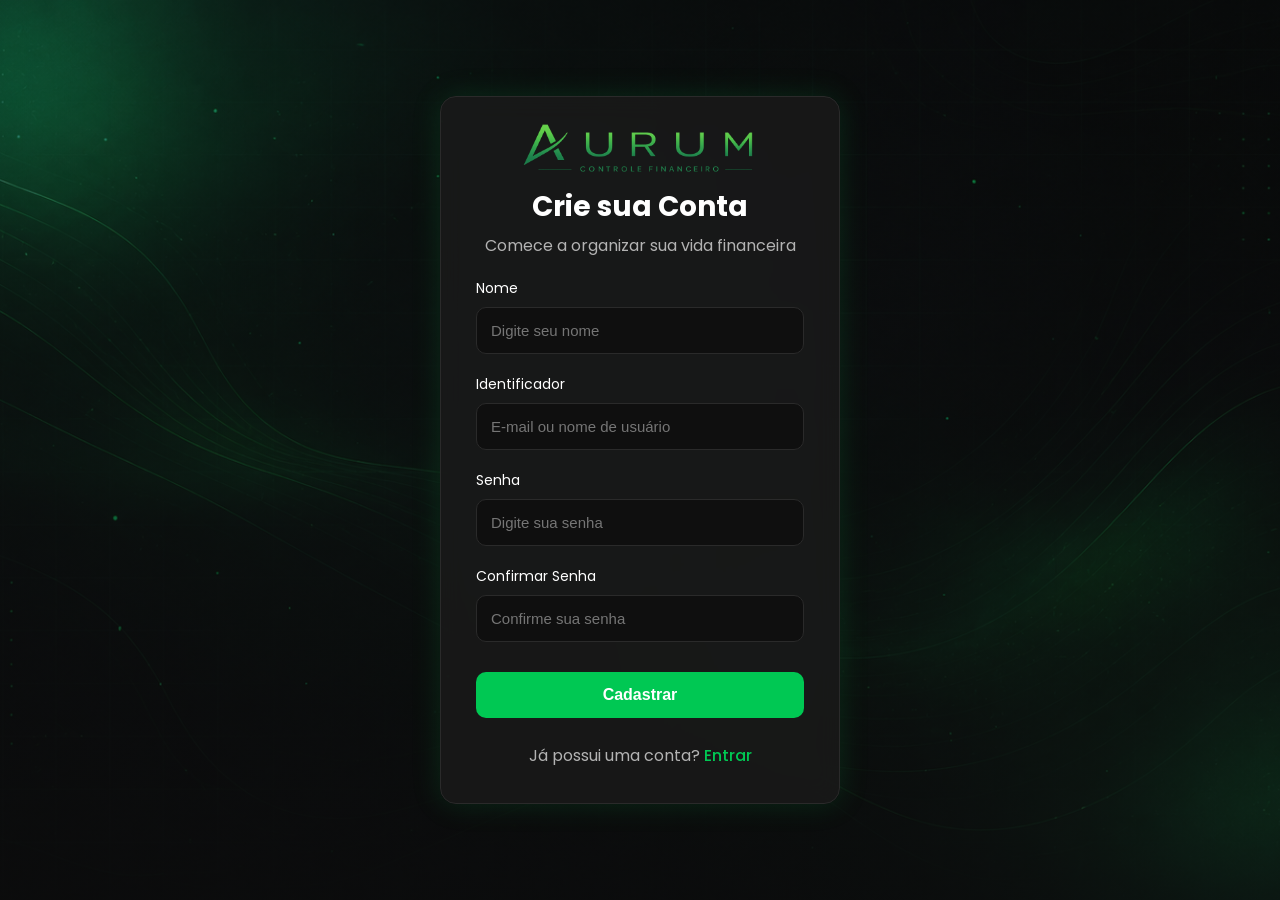
==== src/main/resources/static/cadastro.html @ e4ad8be5 "feat: redesign das telas de login e cadastro" ====
<!DOCTYPE html>
<html lang="pt-BR">

<head>
    <meta charset="UTF-8">
    <meta name="viewport" content="width=device-width, initial-scale=1.0">
    <title>Aurum | Cadastro</title>
    <link rel="icon" type="image/png" href="img/aurum-favicon.png">
    <link rel="stylesheet" href="css/cadastro.css">
</head>

<body>
<div class="cadastro-container">
    <div class="logo">
        <img
                src="img/aurum-logo.png"
                alt="Logo da Aurum"
                class="logo-img"
        >
    </div>
    <h1>Crie sua Conta</h1>
    <p class="subtitulo">
        Comece a organizar sua vida financeira
    </p>
    <form id="cadastro-form">
        <div class="input-group">
            <label for="nome">
                Nome
            </label>
            <input
                    id="nome"
                    name="nome"
                    type="text"
                    placeholder="Digite seu nome"
            >
        </div>
        <div class="input-group">
            <label for="identificador">
                Identificador
            </label>
            <input
                    id="identificador"
                    name="identificador"
                    type="text"
                    placeholder="E-mail ou nome de usuário"
            >
        </div>
        <div class="input-group">
            <label for="senha">
                Senha
            </label>
            <input
                    id="senha"
                    name="senha"
                    type="password"
                    placeholder="Digite sua senha"
            >
        </div>
        <div class="input-group">
            <label for="confirmarSenha">
                Confirmar Senha
            </label>
            <input
                    id="confirmarSenha"
                    name="confirmarSenha"
                    type="password"
                    placeholder="Confirme sua senha"
            >
        </div>
        <button type="submit">
            Cadastrar
        </button>
        <p id="mensagem"></p>
    </form>
    <div class="login-link">
        Já possui uma conta?
        <a href="index.html">
            Entrar
        </a>
    </div>
</div>
<script src="js/cadastro.js"></script>

</body>

</html>
---- src/main/resources/static/css/cadastro.css ----
@import url('https://fonts.googleapis.com/css2?family=Poppins:wght@300;400;500;600&display=swap');

* {
    margin: 0;
    padding: 0;
    box-sizing: border-box;
}

body {
    background:
            linear-gradient(rgba(15,15,15,0.50), rgba(15,15,15,0.70)),
            url("../img/background.png"),
            linear-gradient(rgba(255,255,255,0.02) 1px, transparent 1px),
            linear-gradient(90deg, rgba(255,255,255,0.02) 1px, transparent 1px);
    background-size:
            cover,
            cover,
            50px 50px,
            50px 50px;
    background-position:
            center,
            center,
            center,
            center;
    background-repeat:
            no-repeat,
            no-repeat,
            repeat,
            repeat;
    font-family: 'Poppins', sans-serif;
    color: white;
    display: flex;
    justify-content: center;
    align-items: center;
    min-height: 100vh;
    overflow: hidden;
}

.cadastro-container {
    position: relative;
    z-index: 10;
    width: 400px;
    background: rgba(26, 26, 26, 0.85);
    padding: 35px;
    border-radius: 16px;
    border: 1px solid #2A2A2A;
    backdrop-filter: blur(12px);
    box-shadow: 0 0 30px rgba(0, 200, 83, 0.15);
}

.logo {
    display: flex;
    justify-content: center;
    margin-top: -70px;
    margin-bottom: -50px;
}

.logo-img {
    width: 260px;
    height: auto;
    display: block;
}

h1 {
    text-align: center;
    font-size: 28px;
    margin-bottom: 5px;
}

.subtitulo {
    text-align: center;
    color: #B3B3B3;
    margin-bottom: 20px;
}

.input-group {
    display: flex;
    flex-direction: column;
    margin-bottom: 20px;
}

label {
    margin-bottom: 8px;
    font-size: 14px;
}

input {
    padding: 14px;
    background-color: #0F0F0F;
    border: 1px solid #2A2A2A;
    border-radius: 10px;
    color: white;
    font-size: 15px;
    transition: 0.3s;
}

input:focus {
    outline: none;
    border-color: #00C853;
    box-shadow: 0 0 10px rgba(0, 200, 83, 0.2);
}

button {
    width: 100%;
    padding: 14px;
    margin-top: 10px;
    background-color: #00C853;
    color: white;
    border: none;
    border-radius: 10px;
    font-size: 16px;
    font-weight: 600;
    cursor: pointer;
    transition: 0.3s;
}

button:hover {
    background-color: #5EFC82;
}

#mensagem {
    margin-top: 15px;
    text-align: center;
    font-size: 14px;
}

.login-link {
    margin-top: 25px;
    text-align: center;
    color: #B3B3B3;
}

.login-link a {
    color: #00C853;
    text-decoration: none;
    font-weight: 500;
}

.login-link a:hover {
    color: #5EFC82;
}
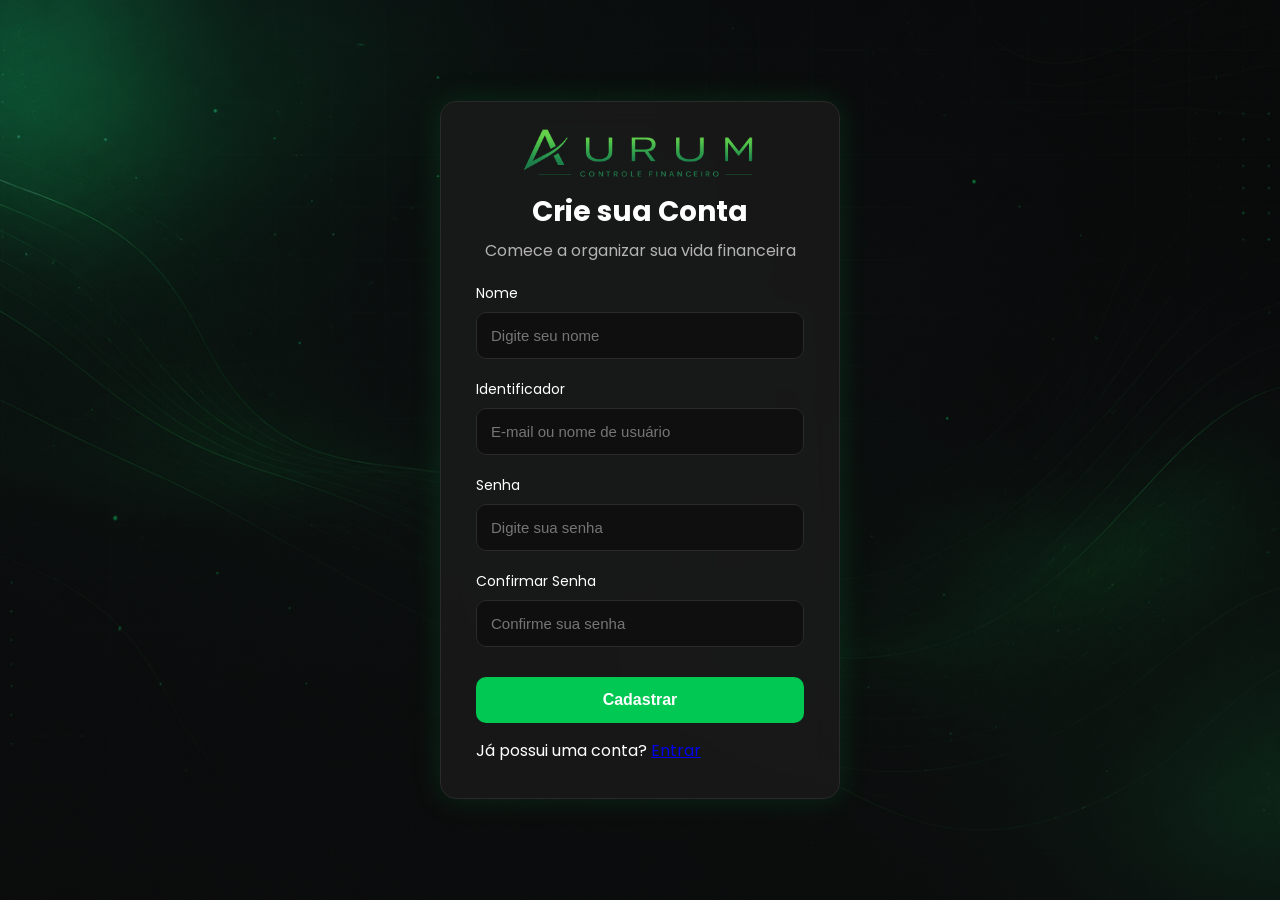
==== commit d05d6d01: "feat(autenticacao): integrar fluxo de autenticacao entre front e back-end" ====
--- a/src/main/resources/static/cadastro.html
+++ b/src/main/resources/static/cadastro.html
@@ -72,7 +72,7 @@
         </button>
         <p id="mensagem"></p>
     </form>
-    <div class="login-link">
+    <div class="index-link">
         Já possui uma conta?
         <a href="index.html">
             Entrar
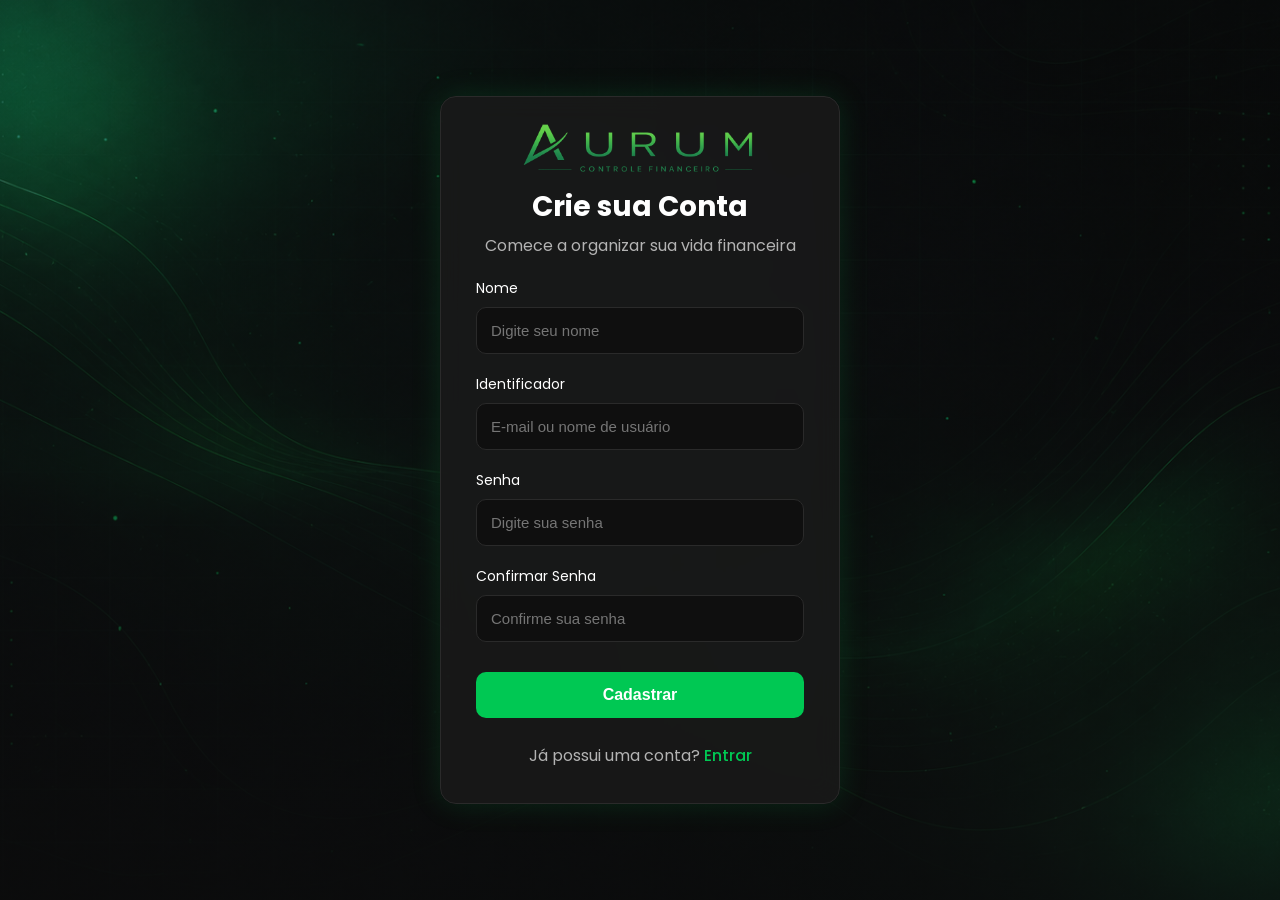
==== commit 2eeab00c: "feat(interface): aplicar melhorias visuais na gestao e validacoes no cadastro" ====
--- a/src/main/resources/static/cadastro.html
+++ b/src/main/resources/static/cadastro.html
@@ -70,7 +70,8 @@
         <button type="submit">
             Cadastrar
         </button>
-        <p id="mensagem"></p>
+        <!-- <p id="mensagem"></p> -->
+        <div id="mensagem"></div>
     </form>
     <div class="index-link">
         Já possui uma conta?
--- a/src/main/resources/static/css/cadastro.css
+++ b/src/main/resources/static/css/cadastro.css
@@ -119,23 +119,26 @@
 }
 
 #mensagem {
-    margin-top: 15px;
+    margin-top: 10px;
     text-align: center;
     font-size: 14px;
+    margin-bottom: 20px;
+    font-weight: bold;
 }
 
-.login-link {
+.index-link {
     margin-top: 25px;
     text-align: center;
     color: #B3B3B3;
+    width: 100%;
 }
 
-.login-link a {
+.index-link a {
     color: #00C853;
     text-decoration: none;
     font-weight: 500;
 }
 
-.login-link a:hover {
+.index-link a:hover {
     color: #5EFC82;
 }
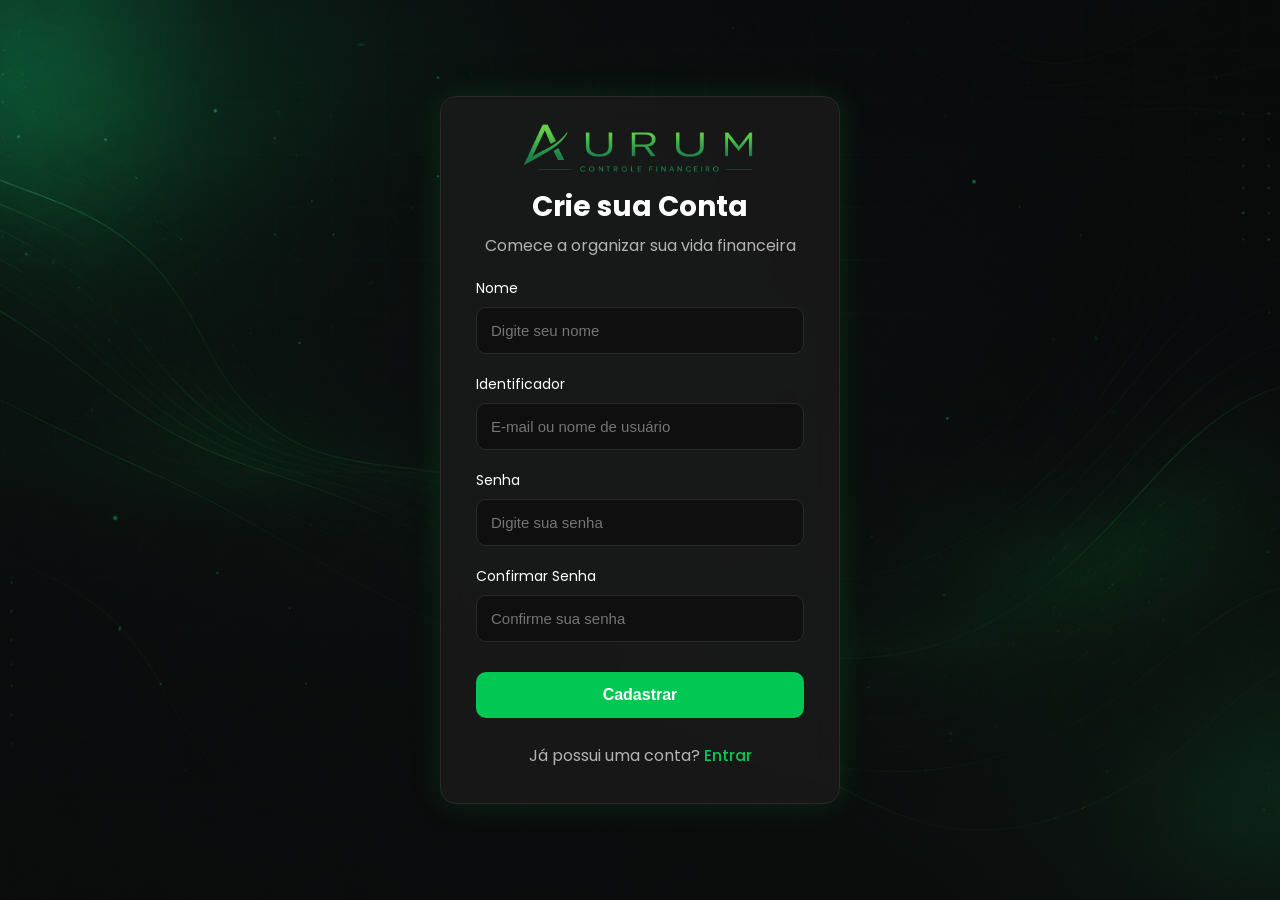
==== commit 6551b920: "feat: aprimora interface da gestão financeira" ====
--- a/src/main/resources/static/cadastro.html
+++ b/src/main/resources/static/cadastro.html
@@ -16,6 +16,7 @@
                 src="img/aurum-logo.png"
                 alt="Logo da Aurum"
                 class="logo-img"
+                draggable="false"
         >
     </div>
     <h1>Crie sua Conta</h1>
--- a/src/main/resources/static/css/cadastro.css
+++ b/src/main/resources/static/css/cadastro.css
@@ -46,6 +46,8 @@
     border: 1px solid #2A2A2A;
     backdrop-filter: blur(12px);
     box-shadow: 0 0 30px rgba(0, 200, 83, 0.15);
+    overflow-y: auto;
+    max-height: 85vh;
 }
 
 .logo {
@@ -141,4 +143,29 @@
 
 .index-link a:hover {
     color: #5EFC82;
+}
+
+img{
+    user-select: none;
+    -webkit-user-drag: none;
+}
+
+.cadastro-container::-webkit-scrollbar{
+    width:10px;
+}
+
+.cadastro-container::-webkit-scrollbar-track{
+    background:transparent;
+    margin-top:20px;
+    margin-bottom:20px;
+}
+
+.cadastro-container::-webkit-scrollbar-thumb{
+    background:#2A2A2A;
+    border-radius:10px;
+    border:3px solid rgba(26,26,26,.85);
+}
+
+.cadastro-container::-webkit-scrollbar-thumb:hover{
+    background:#00C853;
 }
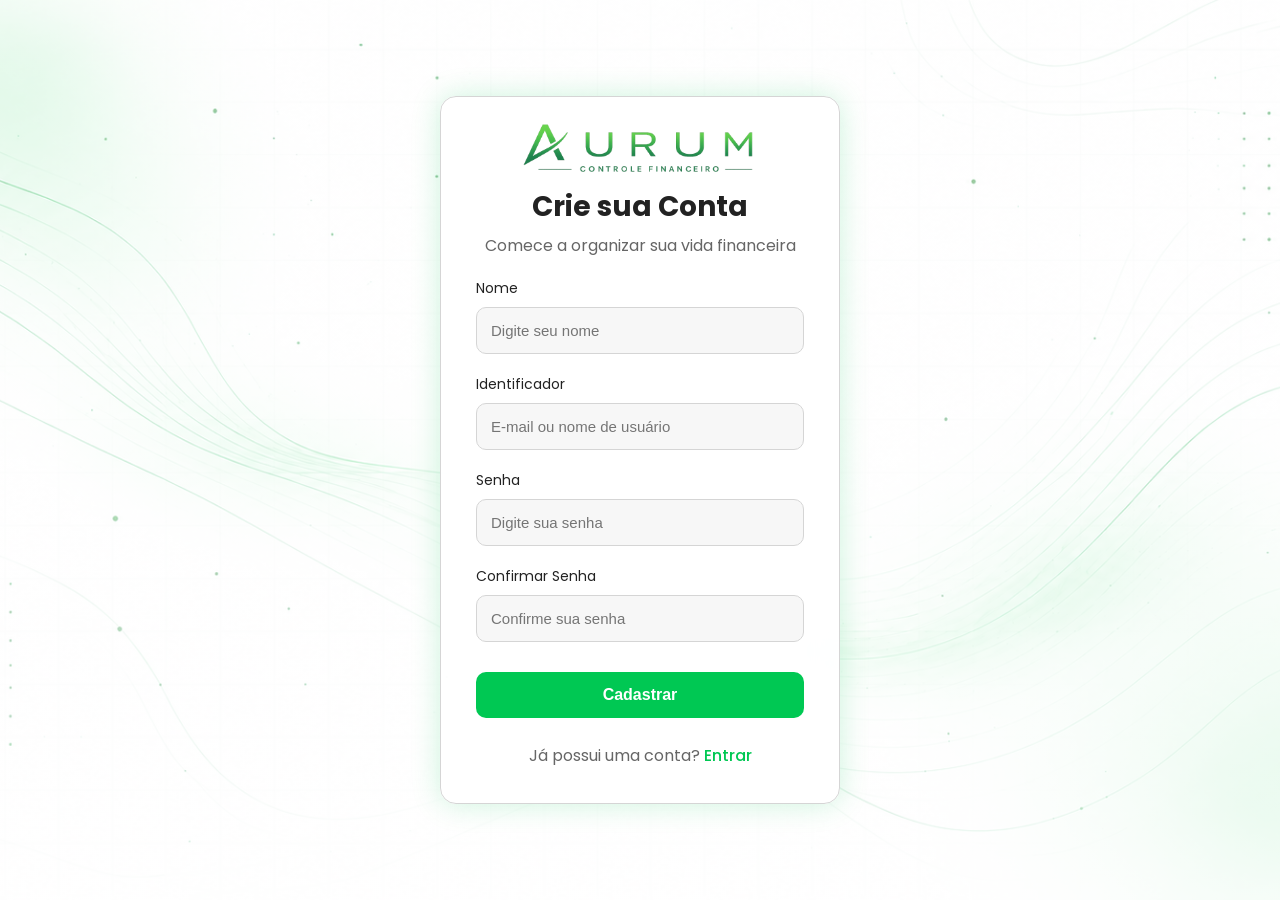
==== commit 34461a83: "feat: adiciona modo claro às páginas de login e cadastro" ====
--- a/src/main/resources/static/cadastro.html
+++ b/src/main/resources/static/cadastro.html
@@ -9,7 +9,7 @@
     <link rel="stylesheet" href="css/cadastro.css">
 </head>
 
-<body>
+<body class="dark">
 <div class="cadastro-container">
     <div class="logo">
         <img
@@ -81,6 +81,8 @@
         </a>
     </div>
 </div>
+
+<script src="js/tema.js"></script>
 <script src="js/cadastro.js"></script>
 
 </body>
--- a/src/main/resources/static/css/cadastro.css
+++ b/src/main/resources/static/css/cadastro.css
@@ -1,17 +1,47 @@
 @import url('https://fonts.googleapis.com/css2?family=Poppins:wght@300;400;500;600&display=swap');
 
-* {
-    margin: 0;
-    padding: 0;
-    box-sizing: border-box;
-}
-
-body {
+*{
+    margin:0;
+    padding:0;
+    box-sizing:border-box;
+}
+
+:root{
+    --bg-overlay1:rgba(15,15,15,.50);
+    --bg-overlay2:rgba(15,15,15,.70);
+    --background-image:url("../img/background.png");
+    --grid:rgba(255,255,255,.02);
+    --texto:#FFFFFF;
+    --texto-secundario:#B3B3B3;
+    --container:rgba(26,26,26,.85);
+    --input:#0F0F0F;
+    --borda:#2A2A2A;
+    --verde:#00C853;
+    --verde-hover:#5EFC82;
+    --sombra:rgba(0,200,83,.15);
+}
+
+body.light{
+    --bg-overlay1:rgba(255,255,255,.55);
+    --bg-overlay2:rgba(255,255,255,.75);
+    --background-image:url("../img/backgroundclaro.png");
+    --grid:rgba(0,0,0,.05);
+    --texto:#222222;
+    --texto-secundario:#666666;
+    --container:rgba(255,255,255,.90);
+    --input:#F7F7F7;
+    --borda:#D5D5D5;
+    --verde:#00C853;
+    --verde-hover:#00A944;
+    --sombra:rgba(0,200,83,.20);
+}
+
+body{
     background:
-            linear-gradient(rgba(15,15,15,0.50), rgba(15,15,15,0.70)),
-            url("../img/background.png"),
-            linear-gradient(rgba(255,255,255,0.02) 1px, transparent 1px),
-            linear-gradient(90deg, rgba(255,255,255,0.02) 1px, transparent 1px);
+            linear-gradient(var(--bg-overlay1),var(--bg-overlay2)),
+            var(--background-image),
+            linear-gradient(var(--grid) 1px,transparent 1px),
+            linear-gradient(90deg,var(--grid) 1px,transparent 1px);
     background-size:
             cover,
             cover,
@@ -27,127 +57,127 @@
             no-repeat,
             repeat,
             repeat;
-    font-family: 'Poppins', sans-serif;
-    color: white;
-    display: flex;
-    justify-content: center;
-    align-items: center;
-    min-height: 100vh;
-    overflow: hidden;
-}
-
-.cadastro-container {
-    position: relative;
-    z-index: 10;
-    width: 400px;
-    background: rgba(26, 26, 26, 0.85);
-    padding: 35px;
-    border-radius: 16px;
-    border: 1px solid #2A2A2A;
-    backdrop-filter: blur(12px);
-    box-shadow: 0 0 30px rgba(0, 200, 83, 0.15);
-    overflow-y: auto;
-    max-height: 85vh;
-}
-
-.logo {
-    display: flex;
-    justify-content: center;
-    margin-top: -70px;
-    margin-bottom: -50px;
-}
-
-.logo-img {
-    width: 260px;
-    height: auto;
-    display: block;
-}
-
-h1 {
-    text-align: center;
-    font-size: 28px;
-    margin-bottom: 5px;
-}
-
-.subtitulo {
-    text-align: center;
-    color: #B3B3B3;
-    margin-bottom: 20px;
-}
-
-.input-group {
-    display: flex;
-    flex-direction: column;
-    margin-bottom: 20px;
-}
-
-label {
-    margin-bottom: 8px;
-    font-size: 14px;
-}
-
-input {
-    padding: 14px;
-    background-color: #0F0F0F;
-    border: 1px solid #2A2A2A;
-    border-radius: 10px;
-    color: white;
-    font-size: 15px;
-    transition: 0.3s;
-}
-
-input:focus {
-    outline: none;
-    border-color: #00C853;
-    box-shadow: 0 0 10px rgba(0, 200, 83, 0.2);
-}
-
-button {
-    width: 100%;
-    padding: 14px;
-    margin-top: 10px;
-    background-color: #00C853;
-    color: white;
-    border: none;
-    border-radius: 10px;
-    font-size: 16px;
-    font-weight: 600;
-    cursor: pointer;
-    transition: 0.3s;
-}
-
-button:hover {
-    background-color: #5EFC82;
-}
-
-#mensagem {
-    margin-top: 10px;
-    text-align: center;
-    font-size: 14px;
-    margin-bottom: 20px;
-    font-weight: bold;
-}
-
-.index-link {
-    margin-top: 25px;
-    text-align: center;
-    color: #B3B3B3;
-    width: 100%;
-}
-
-.index-link a {
-    color: #00C853;
-    text-decoration: none;
-    font-weight: 500;
-}
-
-.index-link a:hover {
-    color: #5EFC82;
+    font-family:'Poppins',sans-serif;
+    color:var(--texto);
+    display:flex;
+    justify-content:center;
+    align-items:center;
+    min-height:100vh;
+    overflow:hidden;
+}
+
+.cadastro-container{
+    position:relative;
+    z-index:10;
+    width:400px;
+    background:var(--container);
+    padding:35px;
+    border-radius:16px;
+    border:1px solid var(--borda);
+    backdrop-filter:blur(12px);
+    box-shadow:0 0 30px var(--sombra);
+    overflow-y:auto;
+    max-height:85vh;
+}
+
+.logo{
+    display:flex;
+    justify-content:center;
+    margin-top:-70px;
+    margin-bottom:-50px;
+}
+
+.logo-img{
+    width:260px;
+    height:auto;
+    display:block;
+}
+
+h1{
+    text-align:center;
+    font-size:28px;
+    margin-bottom:5px;
+}
+
+.subtitulo{
+    text-align:center;
+    color:var(--texto-secundario);
+    margin-bottom:20px;
+}
+
+.input-group{
+    display:flex;
+    flex-direction:column;
+    margin-bottom:20px;
+}
+
+label{
+    margin-bottom:8px;
+    font-size:14px;
+}
+
+input{
+    padding:14px;
+    background-color:var(--input);
+    border:1px solid var(--borda);
+    border-radius:10px;
+    color:var(--texto);
+    font-size:15px;
+    transition:.3s;
+}
+
+input:focus{
+    outline:none;
+    border-color:var(--verde);
+    box-shadow:0 0 10px rgba(0,200,83,.2);
+}
+
+button{
+    width:100%;
+    padding:14px;
+    margin-top:10px;
+    background-color:var(--verde);
+    color:white;
+    border:none;
+    border-radius:10px;
+    font-size:16px;
+    font-weight:600;
+    cursor:pointer;
+    transition:.3s;
+}
+
+button:hover{
+    background-color:var(--verde-hover);
+}
+
+#mensagem{
+    margin-top:10px;
+    margin-bottom:20px;
+    text-align:center;
+    font-size:14px;
+    font-weight:bold;
+}
+
+.index-link{
+    margin-top:25px;
+    text-align:center;
+    color:var(--texto-secundario);
+    width:100%;
+}
+
+.index-link a{
+    color:var(--verde);
+    text-decoration:none;
+    font-weight:500;
+}
+
+.index-link a:hover{
+    color:var(--verde-hover);
 }
 
 img{
-    user-select: none;
-    -webkit-user-drag: none;
+    user-select:none;
+    -webkit-user-drag:none;
 }
 
 .cadastro-container::-webkit-scrollbar{
@@ -161,11 +191,11 @@
 }
 
 .cadastro-container::-webkit-scrollbar-thumb{
-    background:#2A2A2A;
+    background:var(--borda);
     border-radius:10px;
-    border:3px solid rgba(26,26,26,.85);
+    border:3px solid var(--container);
 }
 
 .cadastro-container::-webkit-scrollbar-thumb:hover{
-    background:#00C853;
+    background:var(--verde);
 }
